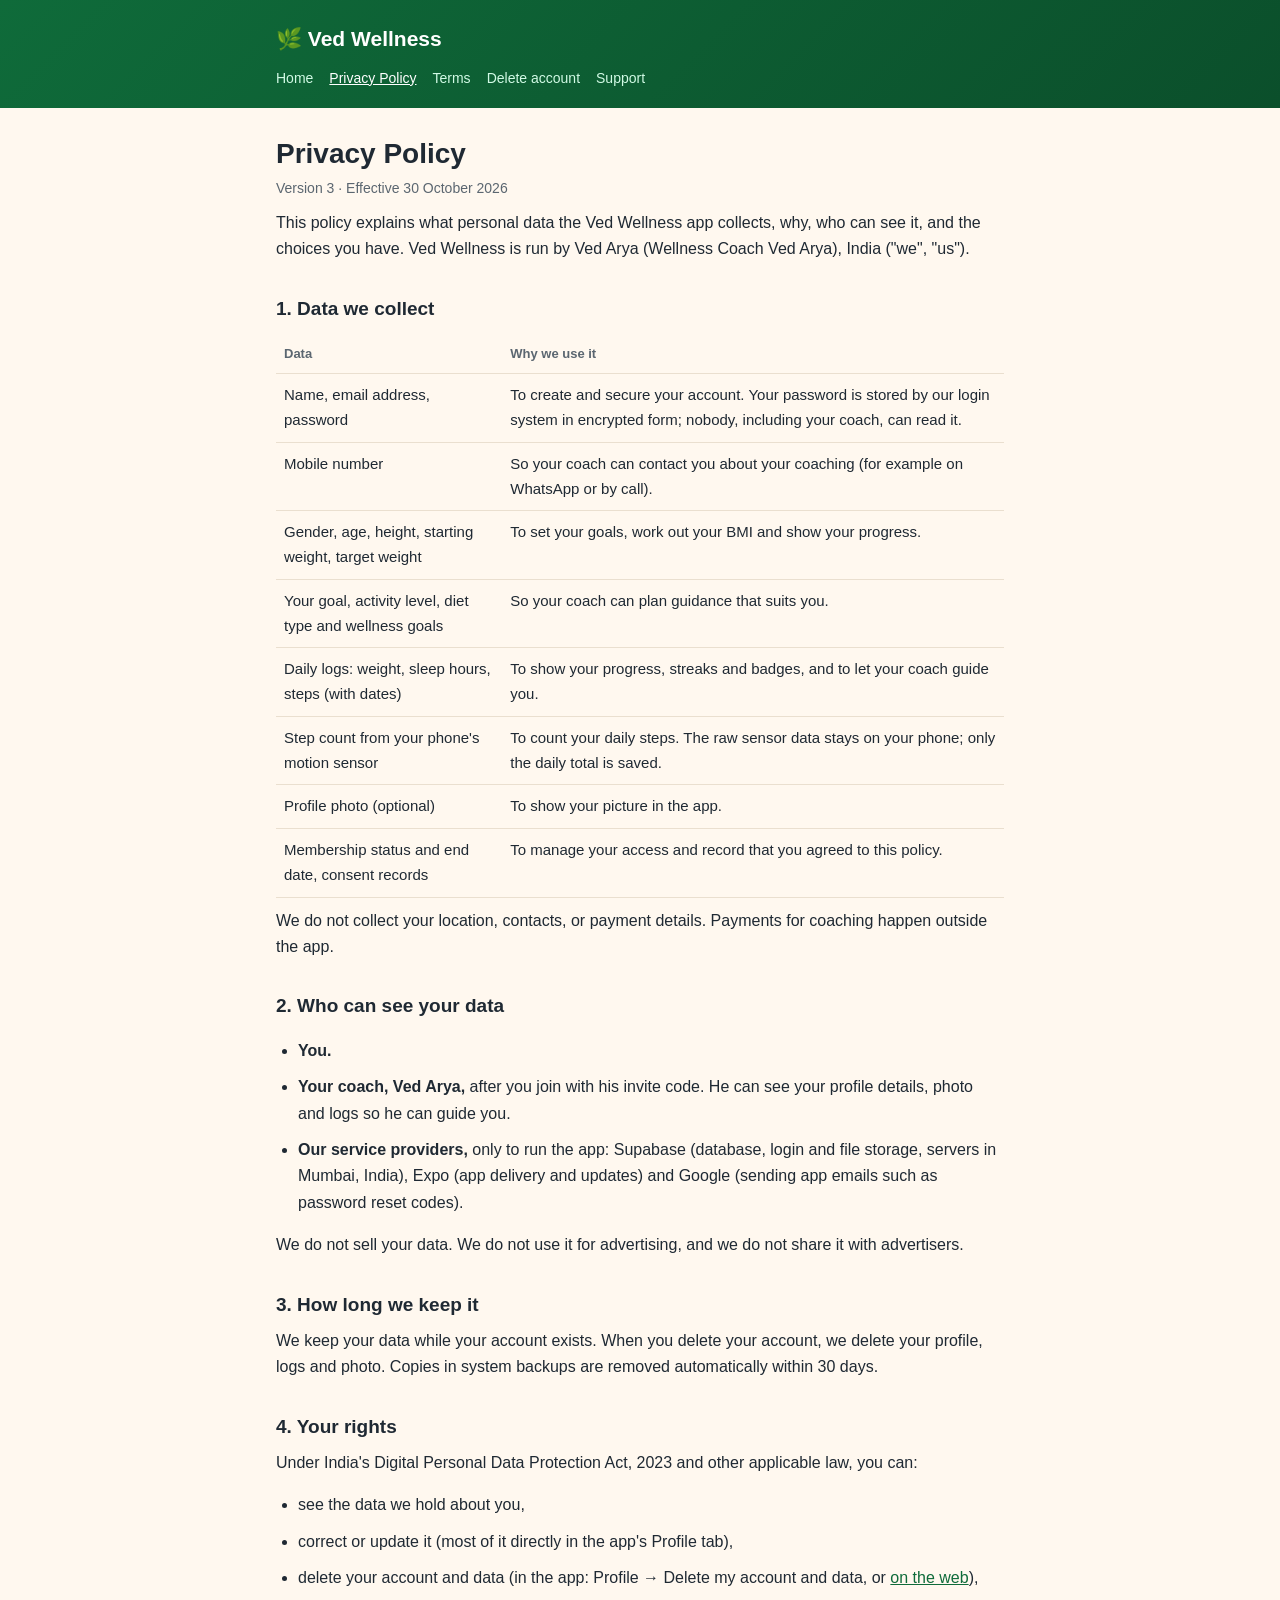
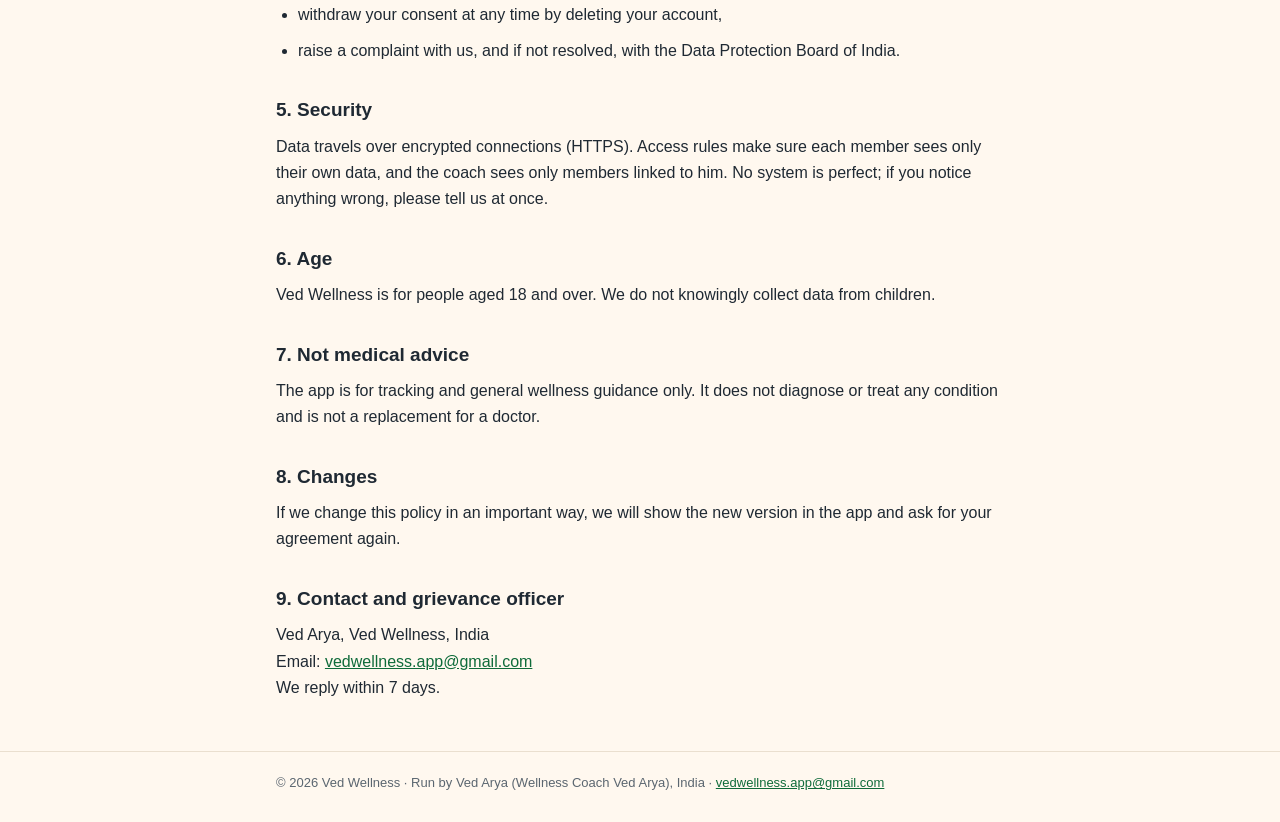
==== privacy.html @ 0529d42f "Add files via upload" ====
<!doctype html>
<html lang="en">
<head>
<meta charset="utf-8">
<meta name="viewport" content="width=device-width, initial-scale=1">
<link rel="stylesheet" href="style.css">
<title>Privacy Policy · Ved Wellness</title>
<meta name="description" content="How Ved Wellness collects, uses and protects your personal data.">
</head>
<body>
<header><div class="wrap">
<a class="brand" href="index.html">🌿 Ved Wellness</a>
<nav><a href="index.html">Home</a><a href="privacy.html" aria-current="page">Privacy Policy</a><a href="terms.html">Terms</a><a href="delete-account.html">Delete account</a><a href="support.html">Support</a></nav>
</div></header>
<main><div class="wrap">

<h1>Privacy Policy</h1>
<p class="muted">Version 3 · Effective 30 October 2026</p>
<p>This policy explains what personal data the Ved Wellness app collects, why, who can see it, and the choices you have. Ved Wellness is run by Ved Arya (Wellness Coach Ved Arya), India ("we", "us").</p>

<h2>1. Data we collect</h2>
<table>
<tr><th>Data</th><th>Why we use it</th></tr>
<tr><td>Name, email address, password</td><td>To create and secure your account. Your password is stored by our login system in encrypted form; nobody, including your coach, can read it.</td></tr>
<tr><td>Mobile number</td><td>So your coach can contact you about your coaching (for example on WhatsApp or by call).</td></tr>
<tr><td>Gender, age, height, starting weight, target weight</td><td>To set your goals, work out your BMI and show your progress.</td></tr>
<tr><td>Your goal, activity level, diet type and wellness goals</td><td>So your coach can plan guidance that suits you.</td></tr>
<tr><td>Daily logs: weight, sleep hours, steps (with dates)</td><td>To show your progress, streaks and badges, and to let your coach guide you.</td></tr>
<tr><td>Step count from your phone's motion sensor</td><td>To count your daily steps. The raw sensor data stays on your phone; only the daily total is saved.</td></tr>
<tr><td>Profile photo (optional)</td><td>To show your picture in the app.</td></tr>
<tr><td>Membership status and end date, consent records</td><td>To manage your access and record that you agreed to this policy.</td></tr>
</table>
<p>We do not collect your location, contacts, or payment details. Payments for coaching happen outside the app.</p>

<h2>2. Who can see your data</h2>
<ul>
<li><strong>You.</strong></li>
<li><strong>Your coach, Ved Arya,</strong> after you join with his invite code. He can see your profile details, photo and logs so he can guide you.</li>
<li><strong>Our service providers,</strong> only to run the app: Supabase (database, login and file storage, servers in Mumbai, India), Expo (app delivery and updates) and Google (sending app emails such as password reset codes).</li>
</ul>
<p>We do not sell your data. We do not use it for advertising, and we do not share it with advertisers.</p>

<h2>3. How long we keep it</h2>
<p>We keep your data while your account exists. When you delete your account, we delete your profile, logs and photo. Copies in system backups are removed automatically within 30 days.</p>

<h2>4. Your rights</h2>
<p>Under India's Digital Personal Data Protection Act, 2023 and other applicable law, you can:</p>
<ul>
<li>see the data we hold about you,</li>
<li>correct or update it (most of it directly in the app's Profile tab),</li>
<li>delete your account and data (in the app: Profile → Delete my account and data, or <a href="delete-account.html">on the web</a>),</li>
<li>withdraw your consent at any time by deleting your account,</li>
<li>raise a complaint with us, and if not resolved, with the Data Protection Board of India.</li>
</ul>

<h2>5. Security</h2>
<p>Data travels over encrypted connections (HTTPS). Access rules make sure each member sees only their own data, and the coach sees only members linked to him. No system is perfect; if you notice anything wrong, please tell us at once.</p>

<h2>6. Age</h2>
<p>Ved Wellness is for people aged 18 and over. We do not knowingly collect data from children.</p>

<h2>7. Not medical advice</h2>
<p>The app is for tracking and general wellness guidance only. It does not diagnose or treat any condition and is not a replacement for a doctor.</p>

<h2>8. Changes</h2>
<p>If we change this policy in an important way, we will show the new version in the app and ask for your agreement again.</p>

<h2>9. Contact and grievance officer</h2>
<p>Ved Arya, Ved Wellness, India<br>Email: <a href="mailto:vedwellness.app@gmail.com">vedwellness.app@gmail.com</a><br>We reply within 7 days.</p>

</div></main>
<footer><div class="wrap">© 2026 Ved Wellness · Run by Ved Arya (Wellness Coach Ved Arya), India · <a href="mailto:vedwellness.app@gmail.com">vedwellness.app@gmail.com</a></div></footer>
</body>
</html>
---- style.css ----
:root{--green:#0F6B3A;--bg:#FFF8EF;--text:#1F2933;--muted:#5B6670;--card:#FFFFFF;--line:#EADFCF}
@media (prefers-color-scheme:dark){:root{--green:#4ADE80;--bg:#0F1512;--text:#E8EDEA;--muted:#9AA6A0;--card:#18201C;--line:#2A332E}}
*{box-sizing:border-box}
body{margin:0;font-family:-apple-system,BlinkMacSystemFont,"Segoe UI",Roboto,Helvetica,Arial,sans-serif;background:var(--bg);color:var(--text);line-height:1.65;font-size:16px}
.wrap{max-width:760px;margin:0 auto;padding:0 16px}
header{background:linear-gradient(135deg,#0F6B3A,#0B4F2B);color:#fff;padding:22px 0 18px}
.brand{color:#fff;text-decoration:none;font-weight:800;font-size:21px;display:inline-flex;align-items:center;gap:8px}
nav{margin-top:10px;display:flex;flex-wrap:wrap;gap:6px 16px}
nav a{color:#D1FAE5;font-size:14px;text-decoration:none}
nav a:hover,nav a[aria-current]{color:#fff;text-decoration:underline}
main{padding:28px 0 40px}
h1{font-size:28px;line-height:1.25;margin:0 0 6px}
h2{font-size:19px;margin:30px 0 8px}
p,li{margin:0 0 10px}
ul{padding-left:22px}
a{color:var(--green)}
.muted{color:var(--muted);font-size:14px}
.card{background:var(--card);border:1px solid var(--line);border-radius:16px;padding:18px 20px;margin:18px 0}
.btn{display:inline-block;background:#0F6B3A;color:#fff;padding:12px 20px;border-radius:12px;text-decoration:none;font-weight:700;margin-top:6px}
table{width:100%;border-collapse:collapse;font-size:15px;margin:10px 0}
th,td{text-align:left;padding:9px 8px;border-bottom:1px solid var(--line);vertical-align:top}
th{color:var(--muted);font-weight:600;font-size:13px}
footer{border-top:1px solid var(--line);padding:20px 0 28px;font-size:13px;color:var(--muted)}
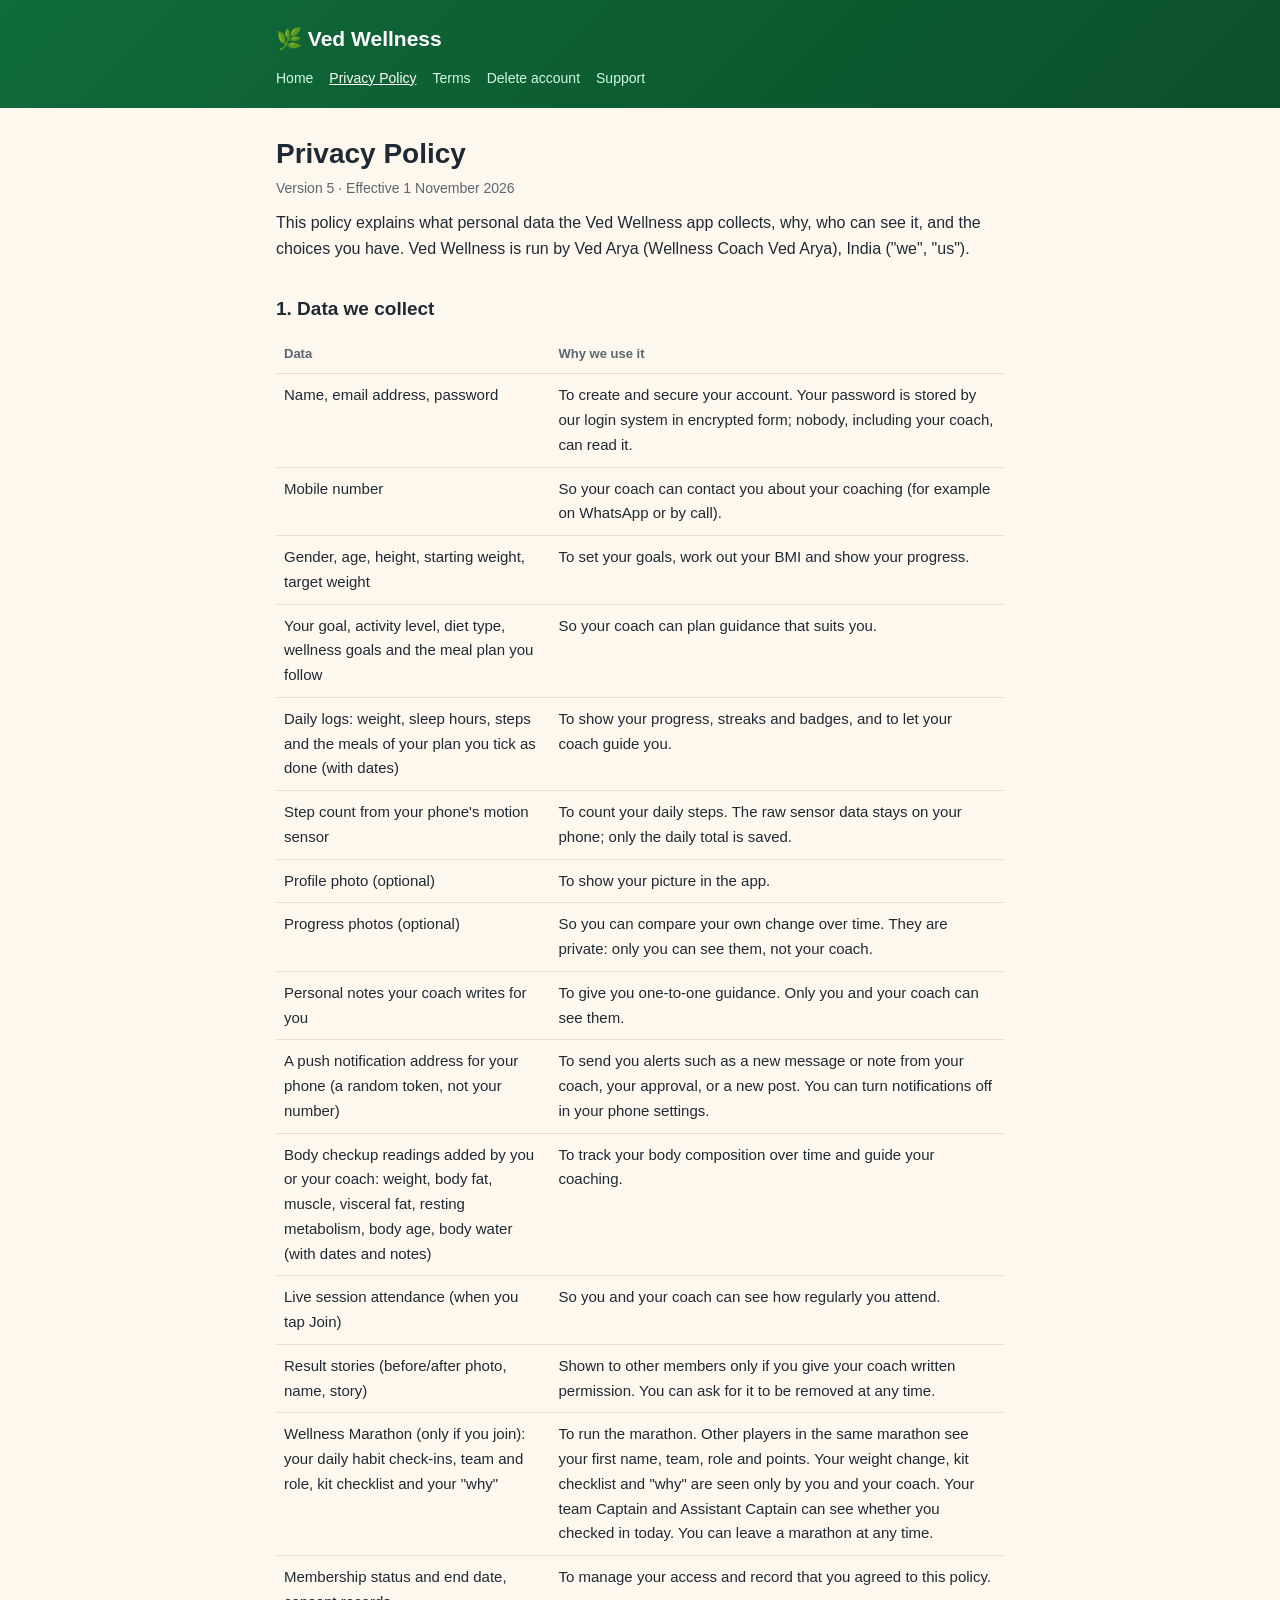
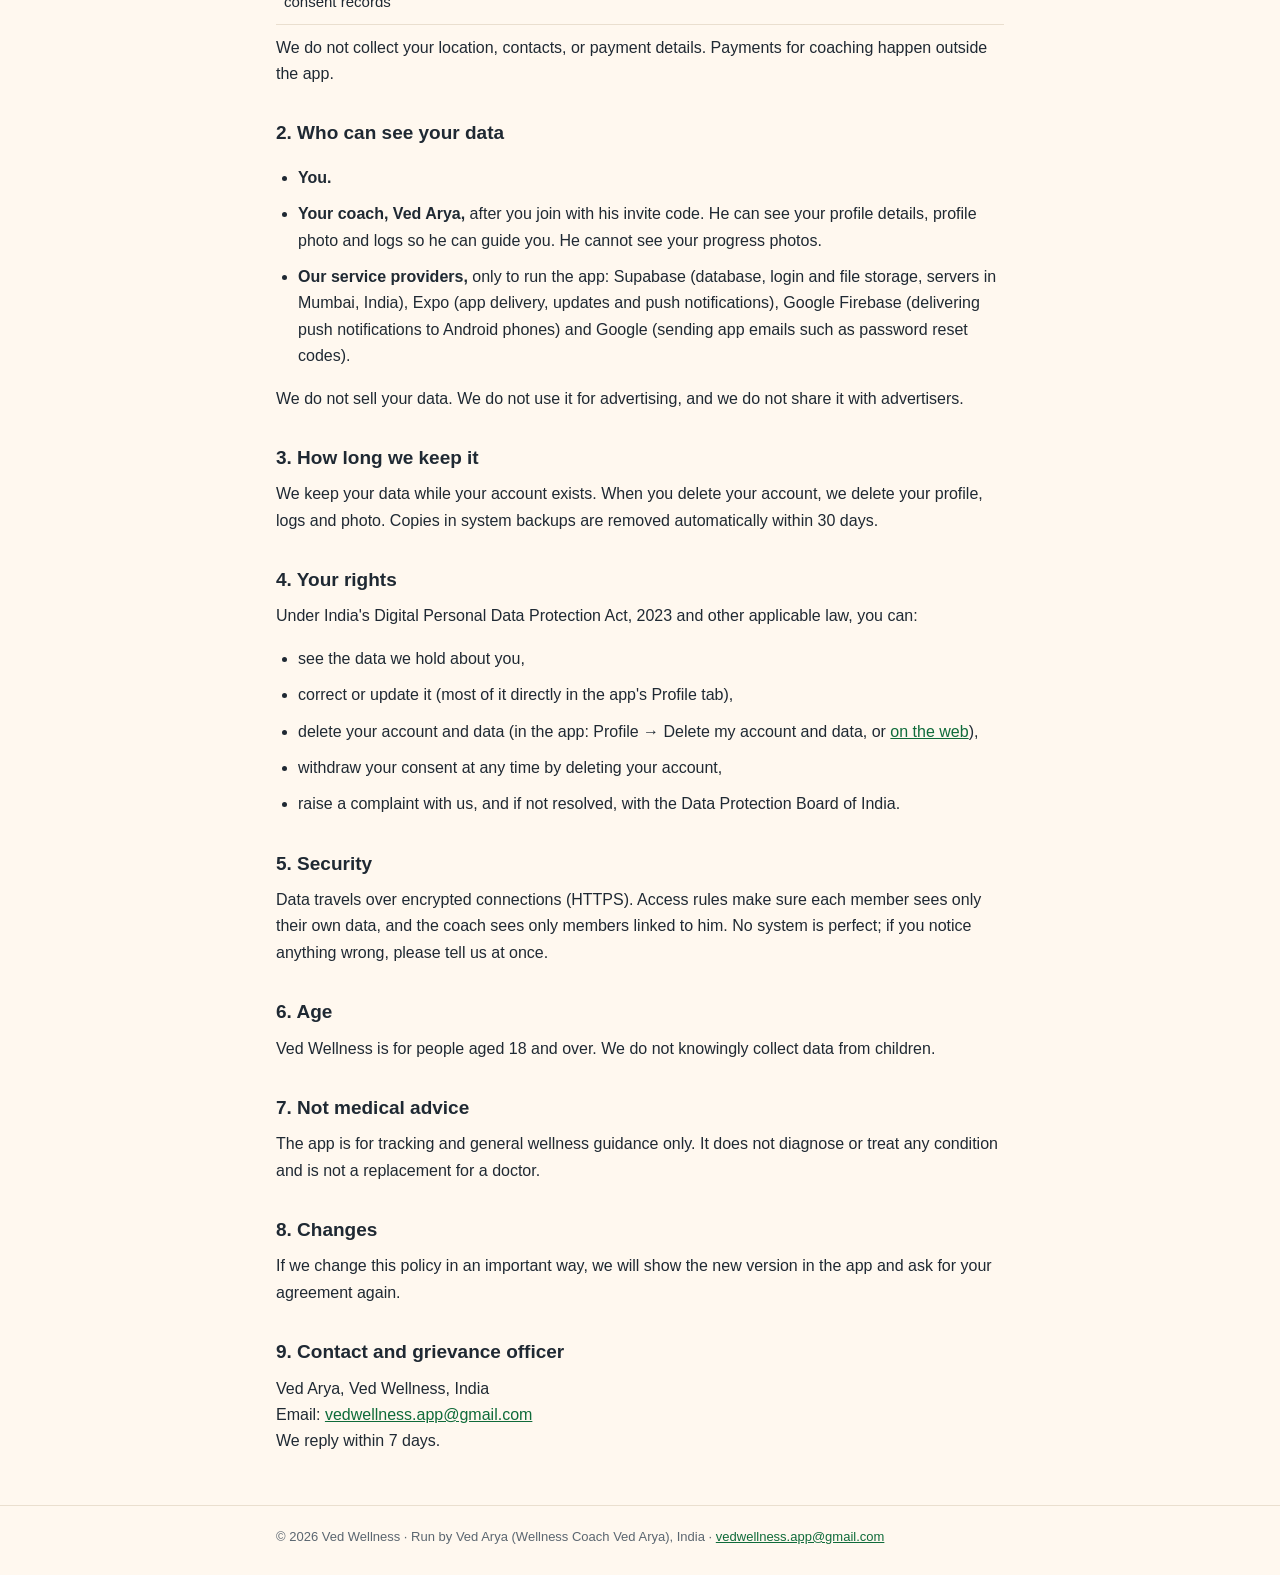
==== commit 04da3611: "Update privacy and delete account pages" ====
--- a/privacy.html
+++ b/privacy.html
@@ -15,7 +15,7 @@
 <main><div class="wrap">
 
 <h1>Privacy Policy</h1>
-<p class="muted">Version 3 · Effective 30 October 2026</p>
+<p class="muted">Version 5 · Effective 1 November 2026</p>
 <p>This policy explains what personal data the Ved Wellness app collects, why, who can see it, and the choices you have. Ved Wellness is run by Ved Arya (Wellness Coach Ved Arya), India ("we", "us").</p>
 
 <h2>1. Data we collect</h2>
@@ -24,10 +24,17 @@
 <tr><td>Name, email address, password</td><td>To create and secure your account. Your password is stored by our login system in encrypted form; nobody, including your coach, can read it.</td></tr>
 <tr><td>Mobile number</td><td>So your coach can contact you about your coaching (for example on WhatsApp or by call).</td></tr>
 <tr><td>Gender, age, height, starting weight, target weight</td><td>To set your goals, work out your BMI and show your progress.</td></tr>
-<tr><td>Your goal, activity level, diet type and wellness goals</td><td>So your coach can plan guidance that suits you.</td></tr>
-<tr><td>Daily logs: weight, sleep hours, steps (with dates)</td><td>To show your progress, streaks and badges, and to let your coach guide you.</td></tr>
+<tr><td>Your goal, activity level, diet type, wellness goals and the meal plan you follow</td><td>So your coach can plan guidance that suits you.</td></tr>
+<tr><td>Daily logs: weight, sleep hours, steps and the meals of your plan you tick as done (with dates)</td><td>To show your progress, streaks and badges, and to let your coach guide you.</td></tr>
 <tr><td>Step count from your phone's motion sensor</td><td>To count your daily steps. The raw sensor data stays on your phone; only the daily total is saved.</td></tr>
 <tr><td>Profile photo (optional)</td><td>To show your picture in the app.</td></tr>
+<tr><td>Progress photos (optional)</td><td>So you can compare your own change over time. They are private: only you can see them, not your coach.</td></tr>
+<tr><td>Personal notes your coach writes for you</td><td>To give you one-to-one guidance. Only you and your coach can see them.</td></tr>
+<tr><td>A push notification address for your phone (a random token, not your number)</td><td>To send you alerts such as a new message or note from your coach, your approval, or a new post. You can turn notifications off in your phone settings.</td></tr>
+<tr><td>Body checkup readings added by you or your coach: weight, body fat, muscle, visceral fat, resting metabolism, body age, body water (with dates and notes)</td><td>To track your body composition over time and guide your coaching.</td></tr>
+<tr><td>Live session attendance (when you tap Join)</td><td>So you and your coach can see how regularly you attend.</td></tr>
+<tr><td>Result stories (before/after photo, name, story)</td><td>Shown to other members only if you give your coach written permission. You can ask for it to be removed at any time.</td></tr>
+<tr><td>Wellness Marathon (only if you join): your daily habit check-ins, team and role, kit checklist and your "why"</td><td>To run the marathon. Other players in the same marathon see your first name, team, role and points. Your weight change, kit checklist and "why" are seen only by you and your coach. Your team Captain and Assistant Captain can see whether you checked in today. You can leave a marathon at any time.</td></tr>
 <tr><td>Membership status and end date, consent records</td><td>To manage your access and record that you agreed to this policy.</td></tr>
 </table>
 <p>We do not collect your location, contacts, or payment details. Payments for coaching happen outside the app.</p>
@@ -35,8 +42,8 @@
 <h2>2. Who can see your data</h2>
 <ul>
 <li><strong>You.</strong></li>
-<li><strong>Your coach, Ved Arya,</strong> after you join with his invite code. He can see your profile details, photo and logs so he can guide you.</li>
-<li><strong>Our service providers,</strong> only to run the app: Supabase (database, login and file storage, servers in Mumbai, India), Expo (app delivery and updates) and Google (sending app emails such as password reset codes).</li>
+<li><strong>Your coach, Ved Arya,</strong> after you join with his invite code. He can see your profile details, profile photo and logs so he can guide you. He cannot see your progress photos.</li>
+<li><strong>Our service providers,</strong> only to run the app: Supabase (database, login and file storage, servers in Mumbai, India), Expo (app delivery, updates and push notifications), Google Firebase (delivering push notifications to Android phones) and Google (sending app emails such as password reset codes).</li>
 </ul>
 <p>We do not sell your data. We do not use it for advertising, and we do not share it with advertisers.</p>
 
